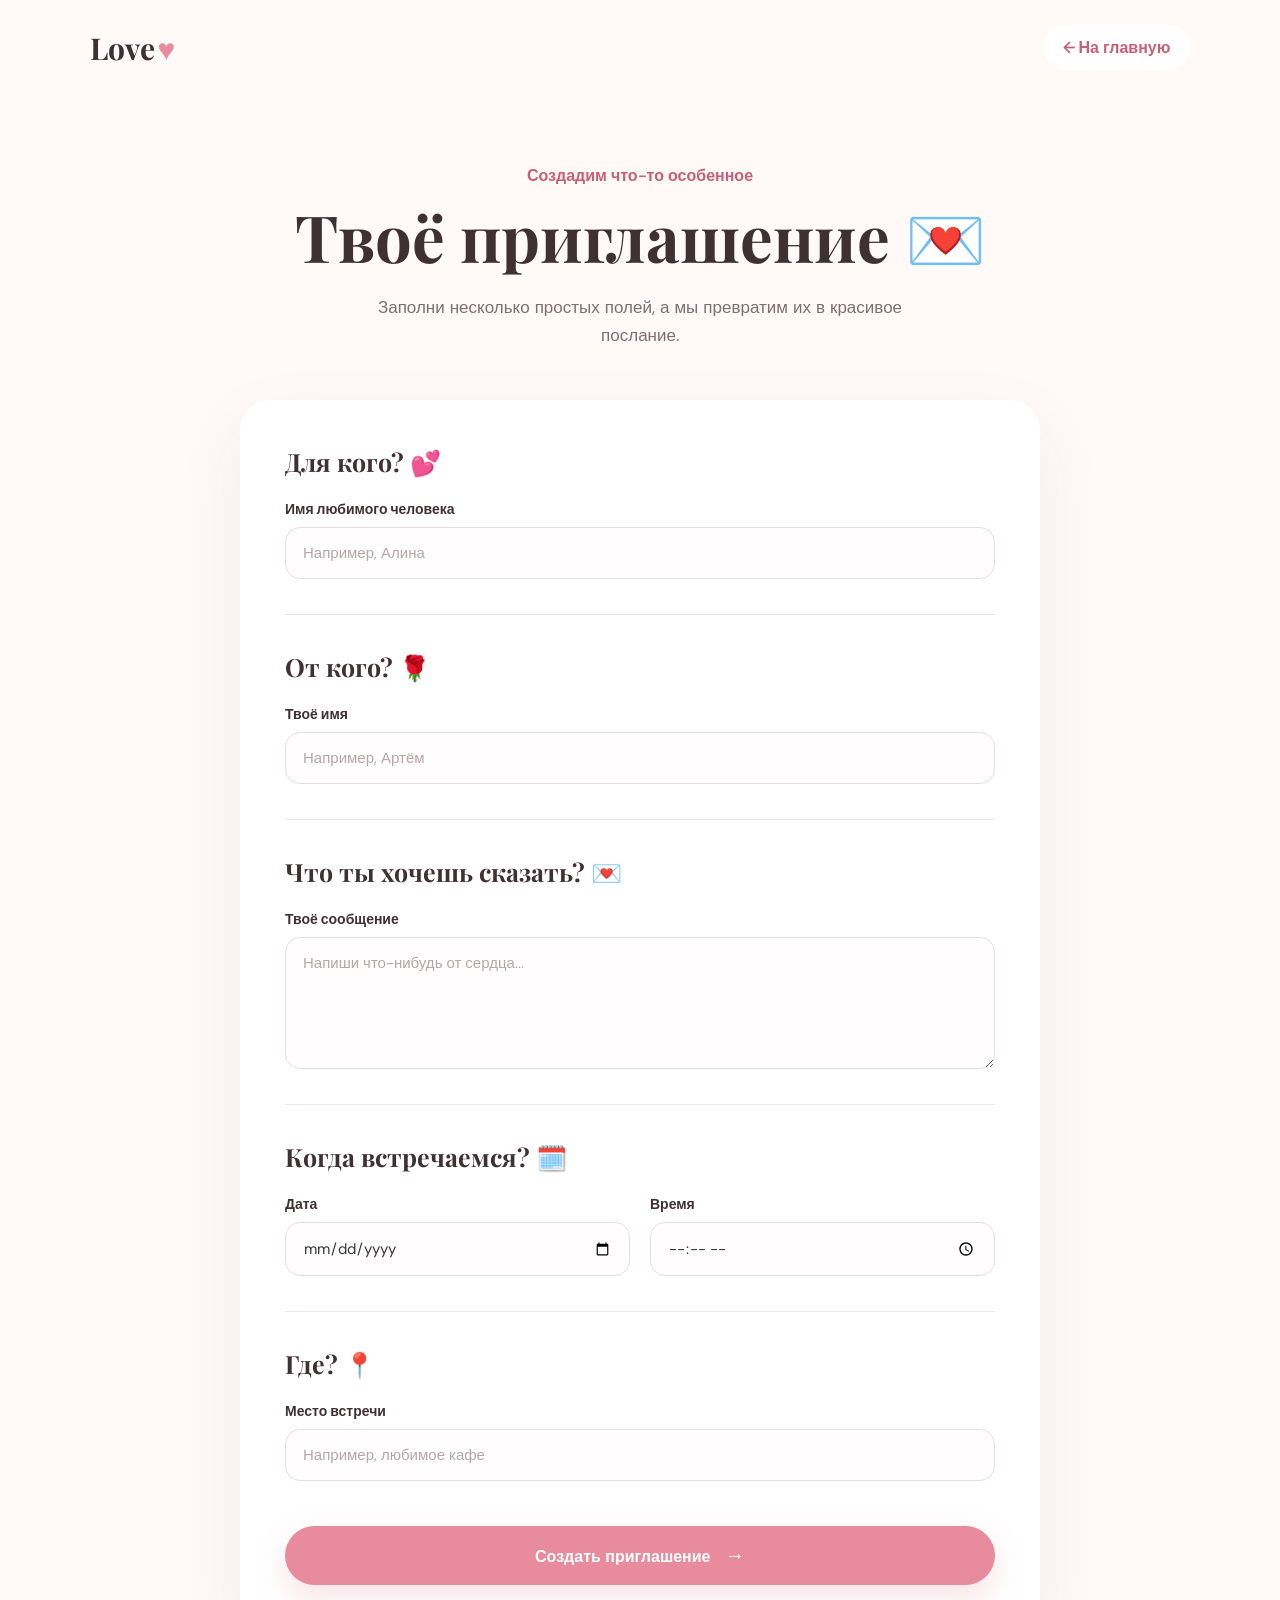
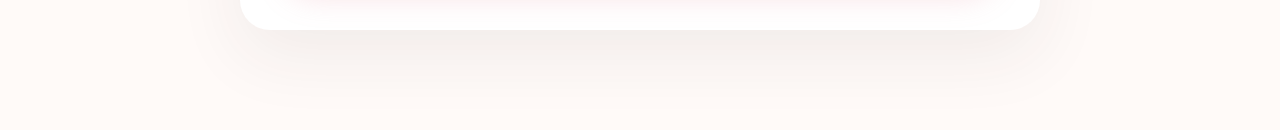
==== create.html @ bd76e4ca "Initial version of Love Service" ====
<!DOCTYPE html>
<html lang="ru">
<head>
    <meta charset="UTF-8">
    <meta name="viewport" content="width=device-width, initial-scale=1.0">

    <title>Создать приглашение — Love</title>

    <link rel="stylesheet" href="create.css">
</head>

<body>

    <header class="header">
        <a href="index.html" class="logo">
            Love<span>♥</span>
        </a>

        <a href="index.html" class="back-button">
            ← На главную
        </a>
    </header>


    <main class="create-page">

        <div class="create-header">

            <p class="small-title">
                Создадим что-то особенное
            </p>

            <h1>
                Твоё приглашение 💌
            </h1>

            <p>
                Заполни несколько простых полей,
                а мы превратим их в красивое послание.
            </p>

        </div>


        <form class="invite-form" id="inviteForm">

            <div class="form-section">

                <h2>Для кого? 💕</h2>

                <div class="form-group">

                    <label for="recipient">
                        Имя любимого человека
                    </label>

                    <input
                        type="text"
                        id="recipient"
                        placeholder="Например, Алина"
                        required
                    >

                </div>

            </div>


            <div class="form-section">

                <h2>От кого? 🌹</h2>

                <div class="form-group">

                    <label for="sender">
                        Твоё имя
                    </label>

                    <input
                        type="text"
                        id="sender"
                        placeholder="Например, Артём"
                        required
                    >

                </div>

            </div>


            <div class="form-section">

                <h2>Что ты хочешь сказать? 💌</h2>

                <div class="form-group">

                    <label for="message">
                        Твоё сообщение
                    </label>

                    <textarea
                        id="message"
                        rows="5"
                        placeholder="Напиши что-нибудь от сердца..."
                        required
                    ></textarea>

                </div>

            </div>


            <div class="form-section">

                <h2>Когда встречаемся? 🗓️</h2>

                <div class="form-row">

                    <div class="form-group">

                        <label for="date">
                            Дата
                        </label>

                        <input
                            type="date"
                            id="date"
                            required
                        >

                    </div>


                    <div class="form-group">

                        <label for="time">
                            Время
                        </label>

                        <input
                            type="time"
                            id="time"
                            required
                        >

                    </div>

                </div>

            </div>


            <div class="form-section">

                <h2>Где? 📍</h2>

                <div class="form-group">

                    <label for="place">
                        Место встречи
                    </label>

                    <input
                        type="text"
                        id="place"
                        placeholder="Например, любимое кафе"
                        required
                    >

                </div>

            </div>


            <button
                type="submit"
                class="create-button"
            >
                Создать приглашение
                <span>→</span>
            </button>

        </form>

    </main>


    <script src="create.js"></script>

</body>
</html>
---- create.css ----
@import url('https://fonts.googleapis.com/css2?family=DM+Sans:wght@400;500;600;700&family=Playfair+Display:wght@500;600;700&display=swap');


:root {
    --pink: #e88b9d;
    --dark-pink: #c95f77;
    --light-pink: #fff1f4;
    --cream: #fffaf8;
    --text: #3f3034;
    --muted: #806d72;
    --white: #ffffff;
}


* {
    margin: 0;
    padding: 0;
    box-sizing: border-box;
}


body {
    font-family: "DM Sans", sans-serif;
    color: var(--text);
    background: var(--cream);
    min-height: 100vh;
}


/* HEADER */

.header {
    padding: 25px 7%;
    display: flex;
    justify-content: space-between;
    align-items: center;
}


.logo {
    text-decoration: none;
    color: var(--text);
    font-family: "Playfair Display", serif;
    font-size: 30px;
    font-weight: 700;
}


.logo span {
    color: var(--pink);
    margin-left: 3px;
}


.back-button {
    text-decoration: none;
    color: var(--dark-pink);
    background: var(--white);
    padding: 12px 20px;
    border-radius: 30px;
    font-weight: 600;
    transition: 0.3s;
}


.back-button:hover {
    background: var(--light-pink);
    transform: translateY(-2px);
}


/* PAGE */

.create-page {
    max-width: 850px;
    margin: 0 auto;
    padding: 70px 25px 100px;
}


.create-header {
    text-align: center;
    margin-bottom: 50px;
}


.small-title {
    color: var(--dark-pink);
    font-weight: 600;
    margin-bottom: 15px;
}


.create-header h1 {
    font-family: "Playfair Display", serif;
    font-size: clamp(45px, 6vw, 65px);
    line-height: 1.1;
    margin-bottom: 20px;
}


.create-header p:last-child {
    color: var(--muted);
    font-size: 17px;
    line-height: 1.7;
    max-width: 550px;
    margin: 0 auto;
}


/* FORM */

.invite-form {
    background: var(--white);
    border-radius: 30px;
    padding: 45px;
    box-shadow: 0 25px 70px rgba(60, 40, 45, 0.07);
}


.form-section {
    padding-bottom: 35px;
    margin-bottom: 35px;
    border-bottom: 1px solid #f3e5e8;
}


.form-section:last-of-type {
    border-bottom: none;
    margin-bottom: 10px;
}


.form-section h2 {
    font-family: "Playfair Display", serif;
    font-size: 25px;
    margin-bottom: 22px;
}


.form-group {
    display: flex;
    flex-direction: column;
    gap: 9px;
}


.form-group label {
    font-size: 14px;
    font-weight: 600;
    color: var(--text);
}


.form-group input,
.form-group textarea {
    width: 100%;
    border: 1px solid #eadde0;
    border-radius: 15px;
    padding: 15px 17px;
    font-family: "DM Sans", sans-serif;
    font-size: 15px;
    color: var(--text);
    background: #fffdfd;
    outline: none;
    transition: 0.3s;
}


.form-group textarea {
    resize: vertical;
    min-height: 130px;
}


.form-group input:focus,
.form-group textarea:focus {
    border-color: var(--pink);
    box-shadow: 0 0 0 4px rgba(232, 139, 157, 0.1);
}


.form-group input::placeholder,
.form-group textarea::placeholder {
    color: #b6a6aa;
}


.form-row {
    display: grid;
    grid-template-columns: 1fr 1fr;
    gap: 20px;
}


/* BUTTON */

.create-button {
    width: 100%;
    border: none;
    background: var(--pink);
    color: white;
    padding: 18px 25px;
    border-radius: 35px;
    font-size: 16px;
    font-weight: 600;
    cursor: pointer;
    transition: 0.3s;
    box-shadow: 0 12px 30px rgba(232, 139, 157, 0.25);
}


.create-button span {
    margin-left: 10px;
    font-size: 20px;
}


.create-button:hover {
    background: var(--dark-pink);
    transform: translateY(-3px);
}


/* MOBILE */

@media (max-width: 600px) {

    .header {
        padding: 20px;
    }


    .back-button {
        padding: 10px 15px;
        font-size: 14px;
    }


    .create-page {
        padding: 45px 15px 70px;
    }


    .invite-form {
        padding: 25px 20px;
        border-radius: 22px;
    }


    .form-row {
        grid-template-columns: 1fr;
    }


    .create-header h1 {
        font-size: 43px;
    }

}
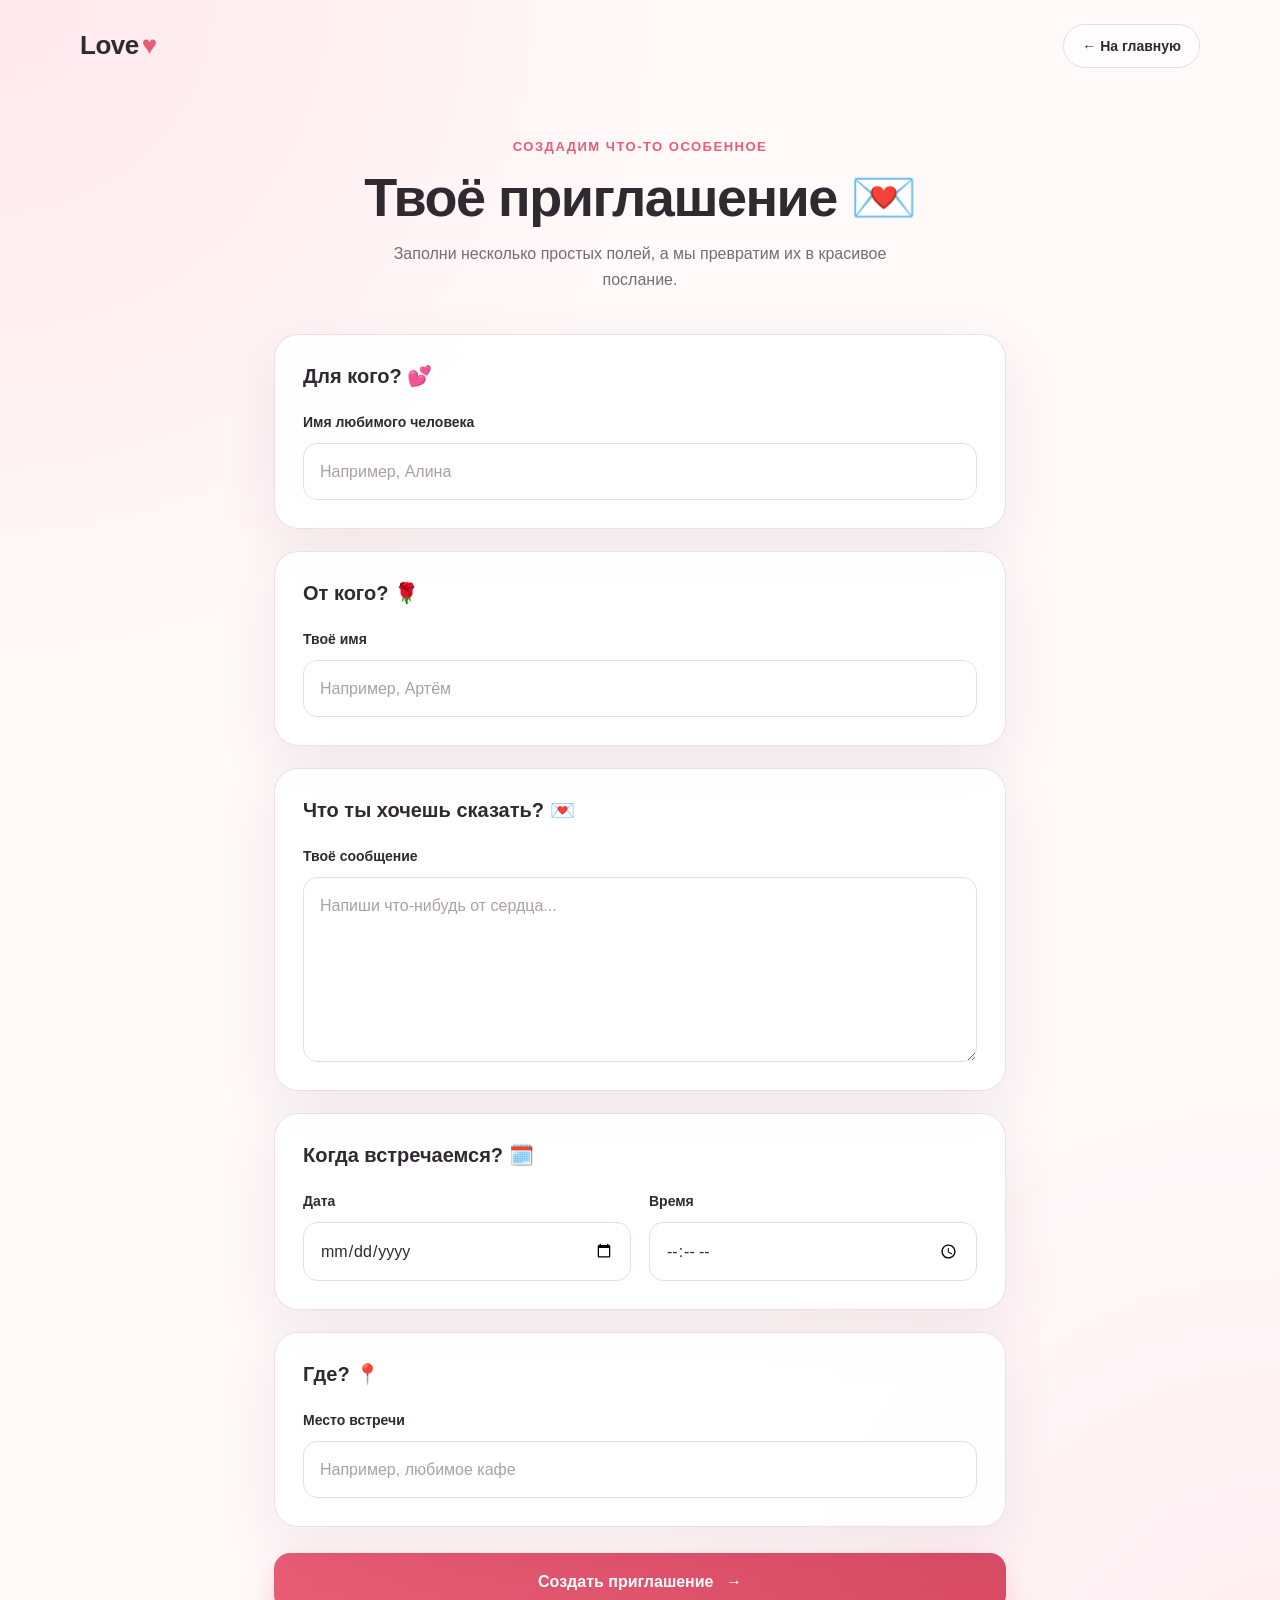
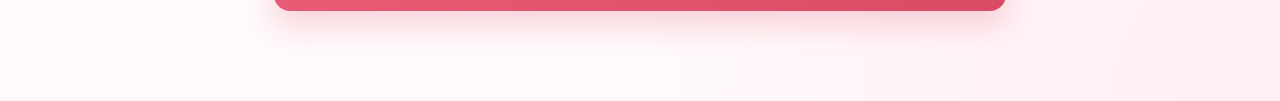
==== commit f0f7bf8d: "Обновлена рабочая версия сайта" ====
--- a/create.html
+++ b/create.html
@@ -1,17 +1,23 @@
 <!DOCTYPE html>
 <html lang="ru">
+
 <head>
     <meta charset="UTF-8">
-    <meta name="viewport" content="width=device-width, initial-scale=1.0">
+
+    <meta
+        name="viewport"
+        content="width=device-width, initial-scale=1.0"
+    >
 
     <title>Создать приглашение — Love</title>
 
-    <link rel="stylesheet" href="create.css">
+    <link rel="stylesheet" href="./create.css">
 </head>
 
 <body>
 
     <header class="header">
+
         <a href="index.html" class="logo">
             Love<span>♥</span>
         </a>
@@ -19,12 +25,13 @@
         <a href="index.html" class="back-button">
             ← На главную
         </a>
+
     </header>
 
 
     <main class="create-page">
 
-        <div class="create-header">
+        <section class="create-header">
 
             <p class="small-title">
                 Создадим что-то особенное
@@ -39,14 +46,22 @@
                 а мы превратим их в красивое послание.
             </p>
 
-        </div>
-
-
-        <form class="invite-form" id="inviteForm">
-
-            <div class="form-section">
-
-                <h2>Для кого? 💕</h2>
+        </section>
+
+
+        <form
+            class="invite-form"
+            id="inviteForm"
+            novalidate
+        >
+
+            <!-- Получатель -->
+
+            <section class="form-section">
+
+                <h2>
+                    Для кого? 💕
+                </h2>
 
                 <div class="form-group">
 
@@ -57,18 +72,24 @@
                     <input
                         type="text"
                         id="recipient"
+                        name="recipient"
                         placeholder="Например, Алина"
+                        autocomplete="name"
                         required
                     >
 
                 </div>
 
-            </div>
-
-
-            <div class="form-section">
-
-                <h2>От кого? 🌹</h2>
+            </section>
+
+
+            <!-- Отправитель -->
+
+            <section class="form-section">
+
+                <h2>
+                    От кого? 🌹
+                </h2>
 
                 <div class="form-group">
 
@@ -79,18 +100,24 @@
                     <input
                         type="text"
                         id="sender"
+                        name="sender"
                         placeholder="Например, Артём"
+                        autocomplete="name"
                         required
                     >
 
                 </div>
 
-            </div>
-
-
-            <div class="form-section">
-
-                <h2>Что ты хочешь сказать? 💌</h2>
+            </section>
+
+
+            <!-- Сообщение -->
+
+            <section class="form-section">
+
+                <h2>
+                    Что ты хочешь сказать? 💌
+                </h2>
 
                 <div class="form-group">
 
@@ -100,19 +127,25 @@
 
                     <textarea
                         id="message"
-                        rows="5"
+                        name="message"
+                        rows="6"
+                        maxlength="1000"
                         placeholder="Напиши что-нибудь от сердца..."
                         required
                     ></textarea>
 
                 </div>
 
-            </div>
-
-
-            <div class="form-section">
-
-                <h2>Когда встречаемся? 🗓️</h2>
+            </section>
+
+
+            <!-- Дата и время -->
+
+            <section class="form-section">
+
+                <h2>
+                    Когда встречаемся? 🗓️
+                </h2>
 
                 <div class="form-row">
 
@@ -125,6 +158,7 @@
                         <input
                             type="date"
                             id="date"
+                            name="date"
                             required
                         >
 
@@ -140,6 +174,7 @@
                         <input
                             type="time"
                             id="time"
+                            name="time"
                             required
                         >
 
@@ -147,12 +182,16 @@
 
                 </div>
 
-            </div>
-
-
-            <div class="form-section">
-
-                <h2>Где? 📍</h2>
+            </section>
+
+
+            <!-- Место -->
+
+            <section class="form-section">
+
+                <h2>
+                    Где? 📍
+                </h2>
 
                 <div class="form-group">
 
@@ -163,13 +202,14 @@
                     <input
                         type="text"
                         id="place"
+                        name="place"
                         placeholder="Например, любимое кафе"
                         required
                     >
 
                 </div>
 
-            </div>
+            </section>
 
 
             <button
@@ -177,7 +217,7 @@
                 class="create-button"
             >
                 Создать приглашение
-                <span>→</span>
+                <span aria-hidden="true">→</span>
             </button>
 
         </form>
@@ -185,7 +225,8 @@
     </main>
 
 
-    <script src="create.js"></script>
+    <script src="./create.js"></script>
 
 </body>
+
 </html>
--- a/create.css
+++ b/create.css
@@ -1,142 +1,218 @@
-@import url('https://fonts.googleapis.com/css2?family=DM+Sans:wght@400;500;600;700&family=Playfair+Display:wght@500;600;700&display=swap');
-
-
-:root {
-    --pink: #e88b9d;
-    --dark-pink: #c95f77;
-    --light-pink: #fff1f4;
-    --cream: #fffaf8;
-    --text: #3f3034;
-    --muted: #806d72;
-    --white: #ffffff;
-}
-
-
 * {
+    box-sizing: border-box;
     margin: 0;
     padding: 0;
-    box-sizing: border-box;
-}
-
+}
+
+:root {
+    --pink: #e85d75;
+    --pink-dark: #d94b65;
+    --pink-light: #fff1f4;
+    --text: #2f2930;
+    --text-light: #756d73;
+    --border: #eadde1;
+    --white: #ffffff;
+    --background: #fff9fa;
+    --shadow: 0 20px 60px rgba(72, 31, 45, 0.08);
+}
+
+html {
+    scroll-behavior: smooth;
+}
 
 body {
-    font-family: "DM Sans", sans-serif;
+    min-height: 100vh;
+
+    font-family:
+        -apple-system,
+        BlinkMacSystemFont,
+        "Segoe UI",
+        Roboto,
+        Helvetica,
+        Arial,
+        sans-serif;
+
     color: var(--text);
-    background: var(--cream);
-    min-height: 100vh;
-}
-
-
-/* HEADER */
+    background:
+        radial-gradient(
+            circle at top left,
+            #ffe8ee 0,
+            transparent 32%
+        ),
+        radial-gradient(
+            circle at bottom right,
+            #ffeef3 0,
+            transparent 30%
+        ),
+        var(--background);
+
+    line-height: 1.6;
+}
+
+
+/* =========================
+   HEADER
+========================= */
 
 .header {
-    padding: 25px 7%;
+    width: 100%;
+    max-width: 1180px;
+
+    margin: 0 auto;
+
+    padding: 24px 30px;
+
     display: flex;
+    align-items: center;
     justify-content: space-between;
-    align-items: center;
-}
-
+}
 
 .logo {
+    color: var(--text);
+
+    font-size: 26px;
+    font-weight: 800;
+
     text-decoration: none;
-    color: var(--text);
-    font-family: "Playfair Display", serif;
-    font-size: 30px;
-    font-weight: 700;
-}
-
+    letter-spacing: -0.5px;
+}
 
 .logo span {
     color: var(--pink);
     margin-left: 3px;
 }
 
-
 .back-button {
+    display: inline-flex;
+    align-items: center;
+
+    min-height: 44px;
+
+    padding: 0 18px;
+
+    border: 1px solid var(--border);
+    border-radius: 999px;
+
+    background: rgba(255, 255, 255, 0.75);
+
+    color: var(--text);
     text-decoration: none;
-    color: var(--dark-pink);
+
+    font-size: 14px;
+    font-weight: 600;
+
+    transition:
+        background 0.2s ease,
+        color 0.2s ease,
+        transform 0.2s ease,
+        box-shadow 0.2s ease;
+}
+
+.back-button:hover {
+    color: var(--pink-dark);
     background: var(--white);
-    padding: 12px 20px;
-    border-radius: 30px;
-    font-weight: 600;
-    transition: 0.3s;
-}
-
-
-.back-button:hover {
-    background: var(--light-pink);
+
     transform: translateY(-2px);
-}
-
-
-/* PAGE */
+
+    box-shadow: 0 8px 25px rgba(72, 31, 45, 0.08);
+}
+
+
+/* =========================
+   MAIN
+========================= */
 
 .create-page {
-    max-width: 850px;
+    width: 100%;
+    max-width: 780px;
+
     margin: 0 auto;
-    padding: 70px 25px 100px;
-}
-
+
+    padding: 45px 24px 90px;
+}
+
+
+/* =========================
+   PAGE INTRO
+========================= */
 
 .create-header {
     text-align: center;
-    margin-bottom: 50px;
-}
-
+
+    margin-bottom: 42px;
+}
 
 .small-title {
-    color: var(--dark-pink);
-    font-weight: 600;
-    margin-bottom: 15px;
-}
-
+    margin-bottom: 10px;
+
+    color: var(--pink);
+
+    font-size: 13px;
+    font-weight: 800;
+
+    text-transform: uppercase;
+    letter-spacing: 1.5px;
+}
 
 .create-header h1 {
-    font-family: "Playfair Display", serif;
-    font-size: clamp(45px, 6vw, 65px);
+    margin-bottom: 14px;
+
+    font-size: clamp(34px, 6vw, 54px);
+
     line-height: 1.1;
-    margin-bottom: 20px;
-}
-
-
-.create-header p:last-child {
-    color: var(--muted);
-    font-size: 17px;
-    line-height: 1.7;
-    max-width: 550px;
+    letter-spacing: -1.5px;
+}
+
+.create-header > p:last-child {
+    max-width: 540px;
+
     margin: 0 auto;
-}
-
-
-/* FORM */
+
+    color: var(--text-light);
+
+    font-size: 16px;
+}
+
+
+/* =========================
+   FORM
+========================= */
 
 .invite-form {
-    background: var(--white);
-    border-radius: 30px;
-    padding: 45px;
-    box-shadow: 0 25px 70px rgba(60, 40, 45, 0.07);
-}
-
+    display: flex;
+    flex-direction: column;
+    gap: 22px;
+}
+
+
+/* =========================
+   FORM SECTION
+========================= */
 
 .form-section {
-    padding-bottom: 35px;
-    margin-bottom: 35px;
-    border-bottom: 1px solid #f3e5e8;
-}
-
-
-.form-section:last-of-type {
-    border-bottom: none;
-    margin-bottom: 10px;
-}
-
+    padding: 28px;
+
+    border: 1px solid rgba(234, 221, 225, 0.9);
+    border-radius: 24px;
+
+    background: rgba(255, 255, 255, 0.9);
+
+    box-shadow: var(--shadow);
+
+    backdrop-filter: blur(10px);
+}
 
 .form-section h2 {
-    font-family: "Playfair Display", serif;
-    font-size: 25px;
     margin-bottom: 22px;
-}
-
+
+    font-size: 20px;
+    line-height: 1.3;
+}
+
+
+/* =========================
+   FORM GROUP
+========================= */
 
 .form-group {
     display: flex;
@@ -144,117 +220,234 @@
     gap: 9px;
 }
 
-
 .form-group label {
+    color: var(--text);
+
     font-size: 14px;
-    font-weight: 600;
-    color: var(--text);
-}
-
+    font-weight: 700;
+}
+
+
+/* =========================
+   INPUTS
+========================= */
 
 .form-group input,
 .form-group textarea {
     width: 100%;
-    border: 1px solid #eadde0;
-    border-radius: 15px;
-    padding: 15px 17px;
-    font-family: "DM Sans", sans-serif;
-    font-size: 15px;
+
+    border: 1px solid var(--border);
+    border-radius: 14px;
+
+    padding: 15px 16px;
+
+    background: #fff;
+
     color: var(--text);
-    background: #fffdfd;
+
+    font: inherit;
+    font-size: 16px;
+
     outline: none;
-    transition: 0.3s;
-}
-
+
+    transition:
+        border-color 0.2s ease,
+        box-shadow 0.2s ease,
+        background 0.2s ease;
+}
+
+.form-group input {
+    min-height: 52px;
+}
 
 .form-group textarea {
+    min-height: 145px;
+
     resize: vertical;
-    min-height: 130px;
-}
-
+}
+
+.form-group input::placeholder,
+.form-group textarea::placeholder {
+    color: #aaa0a5;
+}
 
 .form-group input:focus,
 .form-group textarea:focus {
     border-color: var(--pink);
-    box-shadow: 0 0 0 4px rgba(232, 139, 157, 0.1);
-}
-
-
-.form-group input::placeholder,
-.form-group textarea::placeholder {
-    color: #b6a6aa;
-}
-
+
+    background: #fff;
+
+    box-shadow:
+        0 0 0 4px rgba(232, 93, 117, 0.11);
+}
+
+
+/* =========================
+   DATE + TIME
+========================= */
 
 .form-row {
     display: grid;
+
     grid-template-columns: 1fr 1fr;
-    gap: 20px;
-}
-
-
-/* BUTTON */
+
+    gap: 18px;
+}
+
+
+/* =========================
+   BUTTON
+========================= */
 
 .create-button {
     width: 100%;
+
+    min-height: 58px;
+
+    margin-top: 4px;
+
     border: none;
-    background: var(--pink);
-    color: white;
-    padding: 18px 25px;
-    border-radius: 35px;
+    border-radius: 16px;
+
+    background:
+        linear-gradient(
+            135deg,
+            var(--pink),
+            var(--pink-dark)
+        );
+
+    color: var(--white);
+
+    font: inherit;
     font-size: 16px;
-    font-weight: 600;
+    font-weight: 800;
+
     cursor: pointer;
-    transition: 0.3s;
-    box-shadow: 0 12px 30px rgba(232, 139, 157, 0.25);
-}
-
+
+    box-shadow:
+        0 14px 30px rgba(217, 75, 101, 0.22);
+
+    transition:
+        transform 0.2s ease,
+        box-shadow 0.2s ease,
+        filter 0.2s ease;
+}
 
 .create-button span {
-    margin-left: 10px;
-    font-size: 20px;
-}
-
+    display: inline-block;
+
+    margin-left: 8px;
+
+    transition: transform 0.2s ease;
+}
 
 .create-button:hover {
-    background: var(--dark-pink);
-    transform: translateY(-3px);
-}
-
-
-/* MOBILE */
-
-@media (max-width: 600px) {
+    transform: translateY(-2px);
+
+    box-shadow:
+        0 18px 36px rgba(217, 75, 101, 0.28);
+
+    filter: brightness(1.02);
+}
+
+.create-button:hover span {
+    transform: translateX(4px);
+}
+
+.create-button:active {
+    transform: translateY(0);
+
+    box-shadow:
+        0 8px 20px rgba(217, 75, 101, 0.2);
+}
+
+.create-button:focus-visible {
+    outline: 3px solid rgba(232, 93, 117, 0.25);
+    outline-offset: 4px;
+}
+
+
+/* =========================
+   MOBILE
+========================= */
+
+@media (max-width: 640px) {
 
     .header {
-        padding: 20px;
-    }
-
+        padding: 18px 16px;
+    }
+
+    .logo {
+        font-size: 23px;
+    }
 
     .back-button {
-        padding: 10px 15px;
-        font-size: 14px;
-    }
-
+        min-height: 40px;
+
+        padding: 0 14px;
+
+        font-size: 13px;
+    }
 
     .create-page {
-        padding: 45px 15px 70px;
-    }
-
-
-    .invite-form {
-        padding: 25px 20px;
-        border-radius: 22px;
-    }
-
+        padding:
+            30px 15px 60px;
+    }
+
+    .create-header {
+        margin-bottom: 30px;
+    }
+
+    .create-header h1 {
+        font-size: 36px;
+    }
+
+    .create-header > p:last-child {
+        font-size: 15px;
+    }
+
+    .form-section {
+        padding: 21px 17px;
+
+        border-radius: 20px;
+    }
+
+    .form-section h2 {
+        font-size: 18px;
+    }
 
     .form-row {
         grid-template-columns: 1fr;
-    }
-
+
+        gap: 18px;
+    }
+
+    .create-button {
+        min-height: 56px;
+    }
+}
+
+
+/* =========================
+   SMALL PHONES
+========================= */
+
+@media (max-width: 390px) {
+
+    .header {
+        align-items: flex-start;
+        gap: 12px;
+    }
+
+    .back-button {
+        padding: 0 11px;
+    }
 
     .create-header h1 {
-        font-size: 43px;
-    }
-
-}
+        font-size: 32px;
+    }
+
+    .form-section {
+        padding: 18px 14px;
+    }
+}
